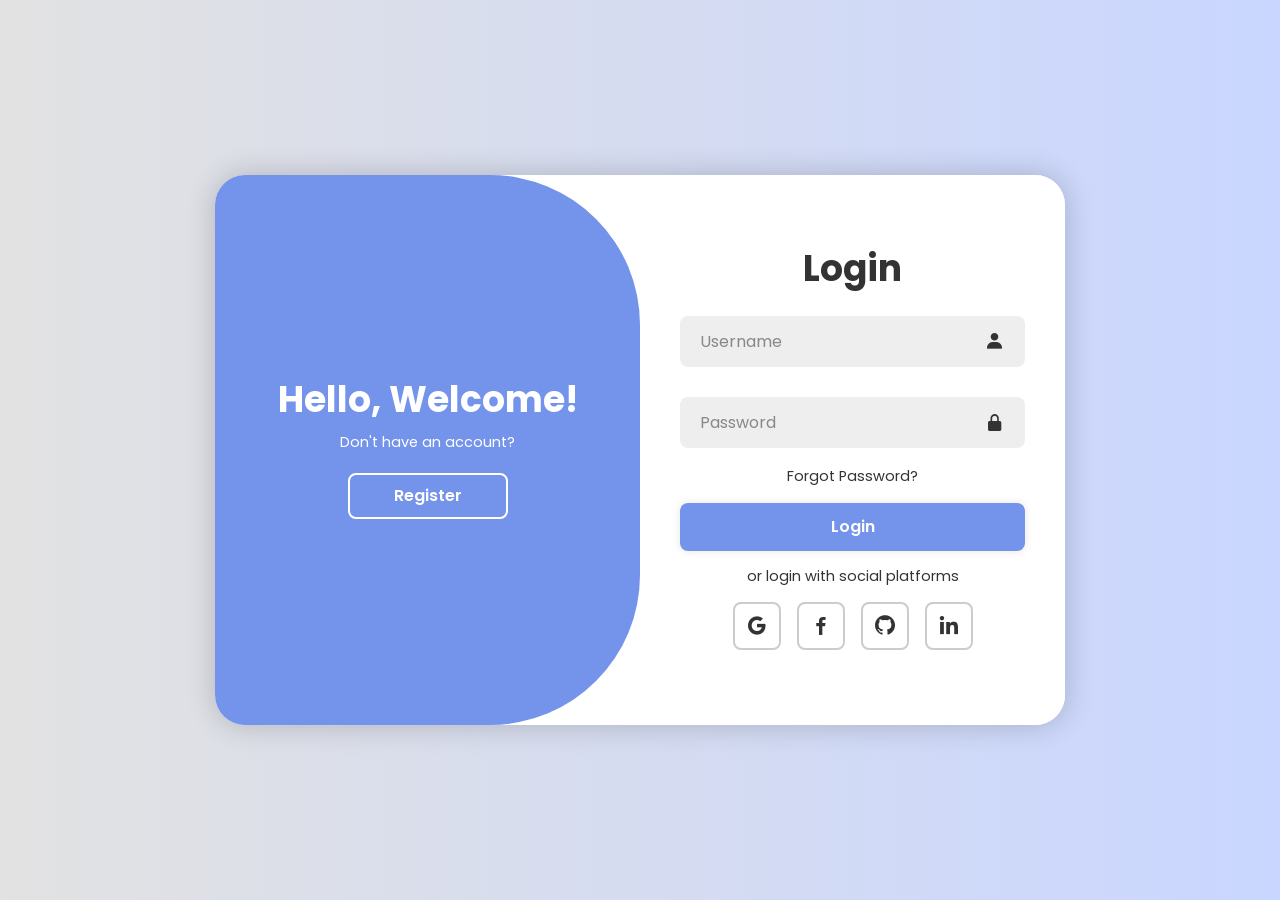
==== frontend/SignUp_LogIn_Form.html @ c6815ed0 "Fix cấu trúc dự án và thêm code backend/frontend" ====
<!DOCTYPE html>
<html lang="en">
<head>
    <meta charset="UTF-8">
    <meta name="viewport" content="width=device-width, initial-scale=1.0">
    <title>Login/Signup Form</title>
    <link rel="stylesheet" href="SignUp_LogIn_Form.css">
    <link href='https://unpkg.com/boxicons@2.1.4/css/boxicons.min.css' rel='stylesheet'>
</head>
  <body>

    <!-- credits to the writter @leonam-silva-de-souza -->
      <div class="container">
          <div class="form-box login">
              <form action="#">
                  <h1>Login</h1>
                  <div class="input-box">
                      <input type="text" placeholder="Username" required>
                      <i class='bx bxs-user'></i>
                  </div>
                  <div class="input-box">
                      <input type="password" placeholder="Password" required>
                      <i class='bx bxs-lock-alt' ></i>
                  </div>
                  <div class="forgot-link">
                      <a href="forgotpassword.html">Forgot Password?</a>
                  </div>
                  <button type="submit" class="btn">Login</button>
                  <p>or login with social platforms</p>
                  <div class="social-icons">
                        <a href="#" class="social-btn"><i class='bx bxl-google'></i></a>
                        <a href="#" class="social-btn"><i class='bx bxl-facebook'></i></a>
                        <a href="#" class="social-btn"><i class='bx bxl-github'></i></a>
                        <a href="#" class="social-btn"><i class='bx bxl-linkedin'></i></a>
                    </div>
              </form>
          </div>

          <div class="form-box register">
              <form action="#">
                  <h1>Registration</h1>
                  <div class="input-box">
                      <input type="text" placeholder="Username" required>
                      <i class='bx bxs-user'></i>
                  </div>
                  <div class="input-box">
                      <input type="email" placeholder="Email" required>
                      <i class='bx bxs-envelope' ></i>
                  </div>
                  <div class="input-box">
                      <input type="password" placeholder="Password" required>
                      <i class='bx bxs-lock-alt' ></i>
                  </div>
                  <button type="submit" class="btn">Register</button>
                  <p>or register with social platforms</p>
                  <div class="social-icons">
                      <a href="#"><i class='bx bxl-google' ></i></a>
                      <a href="#"><i class='bx bxl-facebook' ></i></a>
                      <a href="#"><i class='bx bxl-github' ></i></a>
                      <a href="#"><i class='bx bxl-linkedin' ></i></a>
                  </div>
              </form>
          </div>

          <div class="toggle-box">
              <div class="toggle-panel toggle-left">
                  <h1>Hello, Welcome!</h1>
                  <p>Don't have an account?</p>
                  <button class="btn register-btn">Register</button>
              </div>

              <div class="toggle-panel toggle-right">
                  <h1>Welcome Back!</h1>
                  <p>Already have an account?</p>
                  <button class="btn login-btn">Login</button>
              </div>
          </div>
      </div>
    <div id="toast"
        style="display:none; position:fixed; top:20px; right:20px; padding:12px 20px;
                background:#4CAF50; color:white; border-radius:8px;
                box-shadow:0 4px 8px rgba(0,0,0,0.2); z-index:9999;">
    </div>
      <script src="SignUp_LogIn_Form.js"></script>
    <script>
    const API_URL = "http://127.0.0.1:3000";// Flask chạy port 3000

    window.addEventListener("DOMContentLoaded", () => {
    const registerForm = document.querySelector(".register form");

    registerForm.addEventListener("submit", async (e) => {
        e.preventDefault();

        const username = registerForm.querySelector('input[placeholder="Username"]').value.trim();
        const email = registerForm.querySelector('input[placeholder="Email"]').value.trim();
        const password = registerForm.querySelector('input[placeholder="Password"]').value.trim();

        try {
        const res = await fetch(`${API_URL}/register`, {
            credentials: "include",//
            method: "POST",
            headers: { "Content-Type": "application/json" },
            body: JSON.stringify({ username, email, password }),
        });

        const data = await res.json();
        if (res.ok) {
            // alert(data.message);
            showToast(data.message);
            registerForm.reset();
            
        } else {
            // alert((data.message || "Đăng ký thất bại!"));
             showToast(data.message || "Đăng ký thất bại!", true);
        }
        } catch (err) {
        console.error(err);
        // alert("Không thể kết nối đến server!");
        showToast("Không thể kết nối đến server!", true);
        }
    });
    });
        // Xử lý ĐĂNG NHẬP
    document.querySelector('.login form').addEventListener('submit', async (e) => {
    e.preventDefault();
    const username = document.querySelector('.login input[placeholder="Username"]').value;
    const password = document.querySelector('.login input[placeholder="Password"]').value;

    const res = await fetch(`${API_URL}/login`, {
        credentials: "include",//
        method: 'POST',
        credentials: "include", //them
        headers: { 'Content-Type': 'application/json' },
        body: JSON.stringify({ username, password })
    });

    const data = await res.json();
    if (res.ok) {
        // alert(data.message);
         showToast(data.message);
         localStorage.setItem("loggedInUser", username);
           setTimeout(() => {
        window.location.href = "/web/index.html"; //cho chuyen cham lai
    }, 1500);
    } else {
        // alert((data.message || 'Sai tên đăng nhập hoặc mật khẩu!'));
        showToast(data.message || 'Sai tên đăng nhập hoặc mật khẩu!', true);
    }
    });
    // 🔒 Chặn click vào icon mạng xã hội (chưa hỗ trợ)
    document.querySelectorAll(".social-btn").forEach(btn => {
        btn.addEventListener("click", (e) => {
            e.preventDefault();
            showToast("Tính năng này chưa được hỗ trợ!", true);
        });
    });

</script>

  </body>
</html>
---- frontend/SignUp_LogIn_Form.css ----
@import url('https://fonts.googleapis.com/css2?family=Poppins:ital,wght@0,100;0,200;0,300;0,400;0,500;0,600;0,700;0,800;0,900;1,100;1,200;1,300;1,400;1,500;1,600;1,700;1,800;1,900&display=swap');

*{
    margin: 0;
    padding: 0;
    box-sizing: border-box;
    font-family: "Poppins", sans-serif;
    text-decoration: none;
    list-style: none;
}

body{
    display: flex;
    justify-content: center;
    align-items: center;
    min-height: 100vh;
    background: linear-gradient(90deg, #e2e2e2, #c9d6ff);
}

.container{
    position: relative;
    width: 850px;
    height: 550px;
    background: #fff;
    margin: 20px;
    border-radius: 30px;
    box-shadow: 0 0 30px rgba(0, 0, 0, .2);
    overflow: hidden;
}

    .container h1{
        font-size: 36px;
        margin: -10px 0;
    }

    .container p{
        font-size: 14.5px;
        margin: 15px 0;
    }

form{ width: 100%; }

.form-box{
    position: absolute;
    right: 0;
    width: 50%;
    height: 100%;
    background: #fff;
    display: flex;
    align-items: center;
    color: #333;
    text-align: center;
    padding: 40px;
    z-index: 1;
    transition: .6s ease-in-out 1.2s, visibility 0s 1s;
}

    .container.active .form-box{ right: 50%; }

    .form-box.register{ visibility: hidden; }
        .container.active .form-box.register{ visibility: visible; }

.input-box{
    position: relative;
    margin: 30px 0;
}

    .input-box input{
        width: 100%;
        padding: 13px 50px 13px 20px;
        background: #eee;
        border-radius: 8px;
        border: none;
        outline: none;
        font-size: 16px;
        color: #333;
        font-weight: 500;
    }

        .input-box input::placeholder{
            color: #888;
            font-weight: 400;
        }
    
    .input-box i{
        position: absolute;
        right: 20px;
        top: 50%;
        transform: translateY(-50%);
        font-size: 20px;
    }

.forgot-link{ margin: -15px 0 15px; }
    .forgot-link a{
        font-size: 14.5px;
        color: #333;
    }

.btn{
    width: 100%;
    height: 48px;
    background: #7494ec;
    border-radius: 8px;
    box-shadow: 0 0 10px rgba(0, 0, 0, .1);
    border: none;
    cursor: pointer;
    font-size: 16px;
    color: #fff;
    font-weight: 600;
}

.social-icons{
    display: flex;
    justify-content: center;
}

    .social-icons a{
        display: inline-flex;
        padding: 10px;
        border: 2px solid #ccc;
        border-radius: 8px;
        font-size: 24px;
        color: #333;
        margin: 0 8px;
    }

.toggle-box{
    position: absolute;
    width: 100%;
    height: 100%;
}

    .toggle-box::before{
        content: '';
        position: absolute;
        left: -250%;
        width: 300%;
        height: 100%;
        background: #7494ec;
        /* border: 2px solid red; */
        border-radius: 150px;
        z-index: 2;
        transition: 1.8s ease-in-out;
    }

        .container.active .toggle-box::before{ left: 50%; }

.toggle-panel{
    position: absolute;
    width: 50%;
    height: 100%;
    /* background: seagreen; */
    color: #fff;
    display: flex;
    flex-direction: column;
    justify-content: center;
    align-items: center;
    z-index: 2;
    transition: .6s ease-in-out;
}

    .toggle-panel.toggle-left{ 
        left: 0;
        transition-delay: 1.2s; 
    }
        .container.active .toggle-panel.toggle-left{
            left: -50%;
            transition-delay: .6s;
        }

    .toggle-panel.toggle-right{ 
        right: -50%;
        transition-delay: .6s;
    }
        .container.active .toggle-panel.toggle-right{
            right: 0;
            transition-delay: 1.2s;
        }

    .toggle-panel p{ margin-bottom: 20px; }

    .toggle-panel .btn{
        width: 160px;
        height: 46px;
        background: transparent;
        border: 2px solid #fff;
        box-shadow: none;
    }

@media screen and (max-width: 650px){
    .container{ height: calc(100vh - 40px); }

    .form-box{
        bottom: 0;
        width: 100%;
        height: 70%;
    }

        .container.active .form-box{
            right: 0;
            bottom: 30%;
        }

    .toggle-box::before{
        left: 0;
        top: -270%;
        width: 100%;
        height: 300%;
        border-radius: 20vw;
    }

        .container.active .toggle-box::before{
            left: 0;
            top: 70%;
        }

        .container.active .toggle-panel.toggle-left{
            left: 0;
            top: -30%;
        }

    .toggle-panel{ 
        width: 100%;
        height: 30%;
    }
        .toggle-panel.toggle-left{ top: 0; }
        .toggle-panel.toggle-right{
            right: 0;
            bottom: -30%;
        }

            .container.active .toggle-panel.toggle-right{ bottom: 0; }
}

@media screen and (max-width: 400px){
    .form-box { padding: 20px; }

    .toggle-panel h1{font-size: 30px; }
}
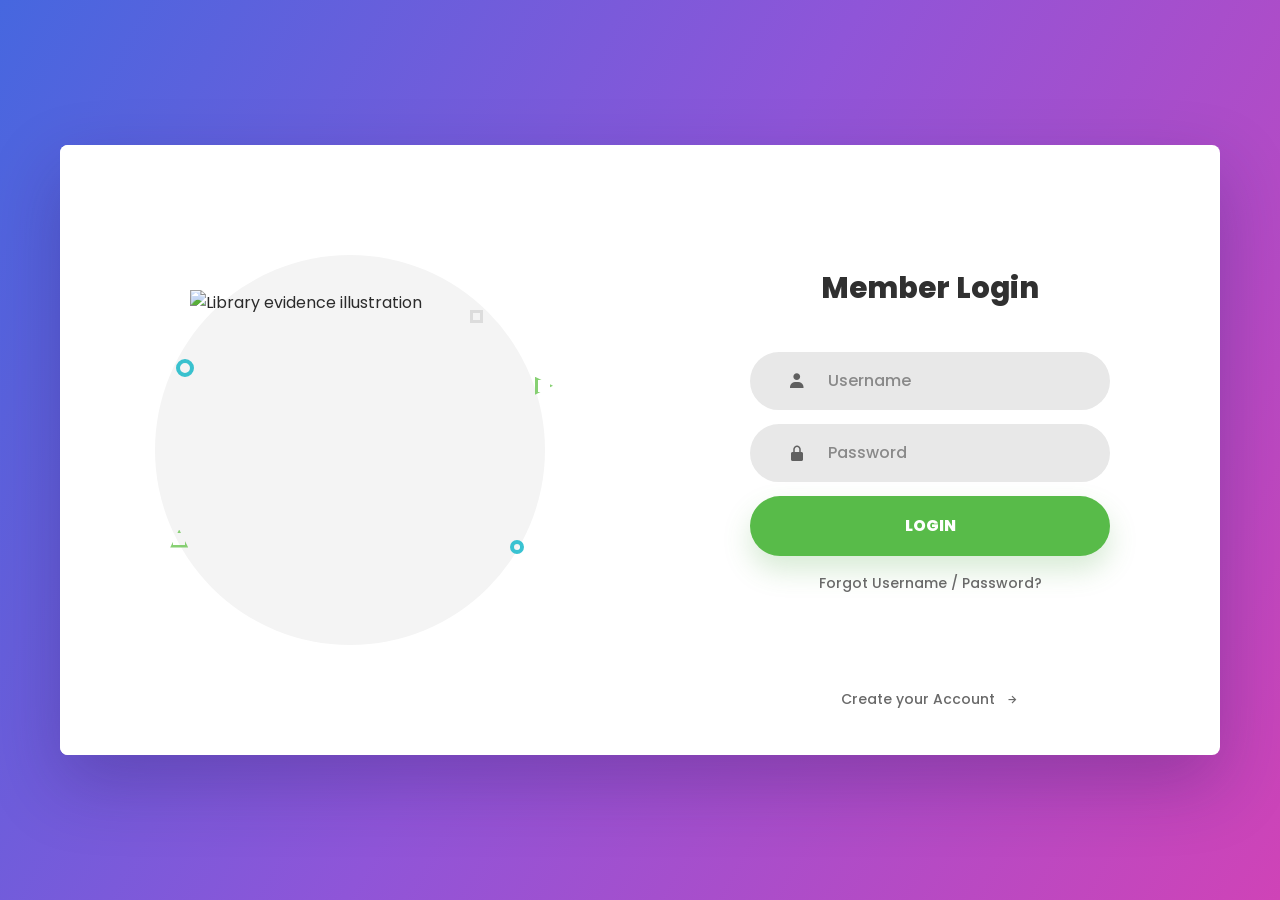
==== commit 05f5474f: "sua lai giao dien login" ====
--- a/frontend/SignUp_LogIn_Form.html
+++ b/frontend/SignUp_LogIn_Form.html
@@ -7,155 +7,158 @@
     <link rel="stylesheet" href="SignUp_LogIn_Form.css">
     <link href='https://unpkg.com/boxicons@2.1.4/css/boxicons.min.css' rel='stylesheet'>
 </head>
-  <body>
+<body>
+    <main class="container">
+        <section class="visual-panel" aria-label="Library visual">
+            <span class="shape shape-circle"></span>
+            <span class="shape shape-triangle"></span>
+            <span class="shape shape-triangle-bottom"></span>
+            <span class="shape shape-square"></span>
+            <span class="shape shape-dot"></span>
+            <div class="visual-card">
+                <img src="./web/hinhanh/ACQ_BEST_EVIDENCE_IMAGE.jpg" alt="Library evidence illustration">
+            </div>
+        </section>
 
-    <!-- credits to the writter @leonam-silva-de-souza -->
-      <div class="container">
-          <div class="form-box login">
-              <form action="#">
-                  <h1>Login</h1>
-                  <div class="input-box">
-                      <input type="text" placeholder="Username" required>
-                      <i class='bx bxs-user'></i>
-                  </div>
-                  <div class="input-box">
-                      <input type="password" placeholder="Password" required>
-                      <i class='bx bxs-lock-alt' ></i>
-                  </div>
-                  <div class="forgot-link">
-                      <a href="forgotpassword.html">Forgot Password?</a>
-                  </div>
-                  <button type="submit" class="btn">Login</button>
-                  <p>or login with social platforms</p>
-                  <div class="social-icons">
+        <section class="forms-panel">
+            <div class="form-box login">
+                <form action="#">
+                    <h1>Member Login</h1>
+                    <div class="input-box">
+                        <input type="text" placeholder="Username" required>
+                        <i class='bx bxs-user'></i>
+                    </div>
+                    <div class="input-box">
+                        <input type="password" placeholder="Password" required>
+                        <i class='bx bxs-lock-alt'></i>
+                    </div>
+                    <button type="submit" class="btn">LOGIN</button>
+                    <div class="forgot-link">
+                        <a href="forgotpassword.html">Forgot Username / Password?</a>
+                    </div>
+                    <p class="social-text">or login with social platforms</p>
+                    <div class="social-icons">
                         <a href="#" class="social-btn"><i class='bx bxl-google'></i></a>
                         <a href="#" class="social-btn"><i class='bx bxl-facebook'></i></a>
                         <a href="#" class="social-btn"><i class='bx bxl-github'></i></a>
                         <a href="#" class="social-btn"><i class='bx bxl-linkedin'></i></a>
                     </div>
-              </form>
-          </div>
+                </form>
+            </div>
 
-          <div class="form-box register">
-              <form action="#">
-                  <h1>Registration</h1>
-                  <div class="input-box">
-                      <input type="text" placeholder="Username" required>
-                      <i class='bx bxs-user'></i>
-                  </div>
-                  <div class="input-box">
-                      <input type="email" placeholder="Email" required>
-                      <i class='bx bxs-envelope' ></i>
-                  </div>
-                  <div class="input-box">
-                      <input type="password" placeholder="Password" required>
-                      <i class='bx bxs-lock-alt' ></i>
-                  </div>
-                  <button type="submit" class="btn">Register</button>
-                  <p>or register with social platforms</p>
-                  <div class="social-icons">
-                      <a href="#"><i class='bx bxl-google' ></i></a>
-                      <a href="#"><i class='bx bxl-facebook' ></i></a>
-                      <a href="#"><i class='bx bxl-github' ></i></a>
-                      <a href="#"><i class='bx bxl-linkedin' ></i></a>
-                  </div>
-              </form>
-          </div>
+            <div class="form-box register">
+                <form action="#">
+                    <h1>Create Account</h1>
+                    <div class="input-box">
+                        <input type="text" placeholder="Username" required>
+                        <i class='bx bxs-user'></i>
+                    </div>
+                    <div class="input-box">
+                        <input type="email" placeholder="Email" required>
+                        <i class='bx bxs-envelope'></i>
+                    </div>
+                    <div class="input-box">
+                        <input type="password" placeholder="Password" required>
+                        <i class='bx bxs-lock-alt'></i>
+                    </div>
+                    <button type="submit" class="btn">REGISTER</button>
+                    <p class="social-text">or register with social platforms</p>
+                    <div class="social-icons">
+                        <a href="#" class="social-btn"><i class='bx bxl-google'></i></a>
+                        <a href="#" class="social-btn"><i class='bx bxl-facebook'></i></a>
+                        <a href="#" class="social-btn"><i class='bx bxl-github'></i></a>
+                        <a href="#" class="social-btn"><i class='bx bxl-linkedin'></i></a>
+                    </div>
+                </form>
+            </div>
 
-          <div class="toggle-box">
-              <div class="toggle-panel toggle-left">
-                  <h1>Hello, Welcome!</h1>
-                  <p>Don't have an account?</p>
-                  <button class="btn register-btn">Register</button>
-              </div>
+            <div class="form-footer">
+                <button class="switch-link register-btn" type="button">
+                    Create your Account
+                    <i class='bx bx-right-arrow-alt'></i>
+                </button>
+                <button class="switch-link login-btn" type="button">
+                    <i class='bx bx-left-arrow-alt'></i>
+                    Back to Login
+                </button>
+            </div>
+        </section>
+    </main>
 
-              <div class="toggle-panel toggle-right">
-                  <h1>Welcome Back!</h1>
-                  <p>Already have an account?</p>
-                  <button class="btn login-btn">Login</button>
-              </div>
-          </div>
-      </div>
     <div id="toast"
         style="display:none; position:fixed; top:20px; right:20px; padding:12px 20px;
                 background:#4CAF50; color:white; border-radius:8px;
                 box-shadow:0 4px 8px rgba(0,0,0,0.2); z-index:9999;">
     </div>
-      <script src="SignUp_LogIn_Form.js"></script>
+
+    <script src="SignUp_LogIn_Form.js"></script>
     <script>
-    const API_URL = "http://127.0.0.1:3000";// Flask chạy port 3000
+    const API_URL = "http://127.0.0.1:3000";
 
     window.addEventListener("DOMContentLoaded", () => {
-    const registerForm = document.querySelector(".register form");
+        const registerForm = document.querySelector(".register form");
 
-    registerForm.addEventListener("submit", async (e) => {
+        registerForm.addEventListener("submit", async (e) => {
+            e.preventDefault();
+
+            const username = registerForm.querySelector('input[placeholder="Username"]').value.trim();
+            const email = registerForm.querySelector('input[placeholder="Email"]').value.trim();
+            const password = registerForm.querySelector('input[placeholder="Password"]').value.trim();
+
+            try {
+                const res = await fetch(`${API_URL}/register`, {
+                    credentials: "include",
+                    method: "POST",
+                    headers: { "Content-Type": "application/json" },
+                    body: JSON.stringify({ username, email, password }),
+                });
+
+                const data = await res.json();
+                if (res.ok) {
+                    showToast(data.message);
+                    registerForm.reset();
+                } else {
+                    showToast(data.message || "Dang ky that bai!", true);
+                }
+            } catch (err) {
+                console.error(err);
+                showToast("Khong the ket noi den server!", true);
+            }
+        });
+    });
+
+    document.querySelector('.login form').addEventListener('submit', async (e) => {
         e.preventDefault();
+        const username = document.querySelector('.login input[placeholder="Username"]').value;
+        const password = document.querySelector('.login input[placeholder="Password"]').value;
 
-        const username = registerForm.querySelector('input[placeholder="Username"]').value.trim();
-        const email = registerForm.querySelector('input[placeholder="Email"]').value.trim();
-        const password = registerForm.querySelector('input[placeholder="Password"]').value.trim();
-
-        try {
-        const res = await fetch(`${API_URL}/register`, {
-            credentials: "include",//
-            method: "POST",
-            headers: { "Content-Type": "application/json" },
-            body: JSON.stringify({ username, email, password }),
+        const res = await fetch(`${API_URL}/login`, {
+            credentials: "include",
+            method: 'POST',
+            headers: { 'Content-Type': 'application/json' },
+            body: JSON.stringify({ username, password })
         });
 
         const data = await res.json();
         if (res.ok) {
-            // alert(data.message);
             showToast(data.message);
-            registerForm.reset();
-            
+            localStorage.setItem("loggedInUser", username);
+            setTimeout(() => {
+                window.location.href = data.role === "super_admin" || data.role === "admin" || data.role === "librarian"
+                    ? "/web/admin.html"
+                    : "/web/index.html";
+            }, 1500);
         } else {
-            // alert((data.message || "Đăng ký thất bại!"));
-             showToast(data.message || "Đăng ký thất bại!", true);
-        }
-        } catch (err) {
-        console.error(err);
-        // alert("Không thể kết nối đến server!");
-        showToast("Không thể kết nối đến server!", true);
+            showToast(data.message || 'Sai ten dang nhap hoac mat khau!', true);
         }
     });
-    });
-        // Xử lý ĐĂNG NHẬP
-    document.querySelector('.login form').addEventListener('submit', async (e) => {
-    e.preventDefault();
-    const username = document.querySelector('.login input[placeholder="Username"]').value;
-    const password = document.querySelector('.login input[placeholder="Password"]').value;
 
-    const res = await fetch(`${API_URL}/login`, {
-        credentials: "include",//
-        method: 'POST',
-        credentials: "include", //them
-        headers: { 'Content-Type': 'application/json' },
-        body: JSON.stringify({ username, password })
-    });
-
-    const data = await res.json();
-    if (res.ok) {
-        // alert(data.message);
-         showToast(data.message);
-         localStorage.setItem("loggedInUser", username);
-           setTimeout(() => {
-        window.location.href = "/web/index.html"; //cho chuyen cham lai
-    }, 1500);
-    } else {
-        // alert((data.message || 'Sai tên đăng nhập hoặc mật khẩu!'));
-        showToast(data.message || 'Sai tên đăng nhập hoặc mật khẩu!', true);
-    }
-    });
-    // 🔒 Chặn click vào icon mạng xã hội (chưa hỗ trợ)
     document.querySelectorAll(".social-btn").forEach(btn => {
         btn.addEventListener("click", (e) => {
             e.preventDefault();
-            showToast("Tính năng này chưa được hỗ trợ!", true);
+            showToast("Tinh nang nay chua duoc ho tro!", true);
         });
     });
-
-</script>
-
-  </body>
-</html>+    </script>
+</body>
+</html>
--- a/frontend/SignUp_LogIn_Form.css
+++ b/frontend/SignUp_LogIn_Form.css
@@ -1,6 +1,6 @@
-@import url('https://fonts.googleapis.com/css2?family=Poppins:ital,wght@0,100;0,200;0,300;0,400;0,500;0,600;0,700;0,800;0,900;1,100;1,200;1,300;1,400;1,500;1,600;1,700;1,800;1,900&display=swap');
-
-*{
+@import url('https://fonts.googleapis.com/css2?family=Poppins:wght@400;500;600;700;800&display=swap');
+
+* {
     margin: 0;
     padding: 0;
     box-sizing: border-box;
@@ -9,231 +9,317 @@
     list-style: none;
 }
 
-body{
-    display: flex;
-    justify-content: center;
-    align-items: center;
+body {
     min-height: 100vh;
-    background: linear-gradient(90deg, #e2e2e2, #c9d6ff);
-}
-
-.container{
-    position: relative;
-    width: 850px;
-    height: 550px;
-    background: #fff;
-    margin: 20px;
-    border-radius: 30px;
-    box-shadow: 0 0 30px rgba(0, 0, 0, .2);
-    overflow: hidden;
-}
-
-    .container h1{
-        font-size: 36px;
-        margin: -10px 0;
-    }
-
-    .container p{
-        font-size: 14.5px;
-        margin: 15px 0;
-    }
-
-form{ width: 100%; }
-
-.form-box{
-    position: absolute;
-    right: 0;
-    width: 50%;
-    height: 100%;
-    background: #fff;
     display: flex;
     align-items: center;
+    justify-content: center;
+    padding: 32px;
+    background: linear-gradient(120deg, #4667df 0%, #8f55d8 48%, #cf43b7 100%);
+    color: #2b2b2b;
+}
+
+.container {
+    position: relative;
+    width: min(1160px, 100%);
+    min-height: 610px;
+    display: grid;
+    grid-template-columns: 1fr 1fr;
+    overflow: hidden;
+    border-radius: 8px;
+    background: #fff;
+    box-shadow: 0 28px 70px rgba(36, 22, 89, .28);
+}
+
+.visual-panel {
+    position: relative;
+    display: flex;
+    align-items: center;
+    justify-content: center;
+    padding: 64px 54px;
+    background: #fff;
+}
+
+.visual-card {
+    width: min(390px, 100%);
+    aspect-ratio: 1;
+    display: grid;
+    place-items: center;
+    border-radius: 50%;
+    background: #f4f4f4;
+}
+
+.visual-card img {
+    width: 82%;
+    height: 82%;
+    object-fit: contain;
+    display: block;
+}
+
+.shape {
+    position: absolute;
+    width: 18px;
+    height: 18px;
+    opacity: .85;
+}
+
+.shape-circle {
+    left: 20%;
+    top: 35%;
+    border: 4px solid #17b7c7;
+    border-radius: 50%;
+}
+
+.shape-triangle {
+    right: 15%;
+    top: 38%;
+    clip-path: polygon(0 0, 100% 50%, 0 100%);
+    border: 3px solid #73c85b;
+    background: transparent;
+}
+
+.shape-triangle-bottom {
+    left: 19%;
+    bottom: 34%;
+    clip-path: polygon(50% 0, 100% 100%, 0 100%);
+    border: 3px solid #73c85b;
+    background: transparent;
+}
+
+.shape-square {
+    right: 27%;
+    top: 27%;
+    width: 13px;
+    height: 13px;
+    border: 3px solid #d9d9d9;
+}
+
+.shape-dot {
+    right: 20%;
+    bottom: 33%;
+    width: 14px;
+    height: 14px;
+    border: 4px solid #18b8ca;
+    border-radius: 50%;
+}
+
+.forms-panel {
+    position: relative;
+    min-height: 610px;
+    display: flex;
+    align-items: center;
+    justify-content: center;
+    padding: 62px 72px 48px;
+}
+
+.form-box {
+    position: absolute;
+    left: 50%;
+    top: 50%;
+    width: min(360px, calc(100% - 96px));
+    text-align: center;
+    color: #303030;
+    opacity: 0;
+    visibility: hidden;
+    transform: translate(-50%, -50%) translateX(20px);
+    transition: opacity .35s ease, transform .35s ease, visibility .35s ease;
+}
+
+.form-box.login {
+    opacity: 1;
+    visibility: visible;
+    transform: translate(-50%, -50%);
+}
+
+.container.active .form-box.login {
+    opacity: 0;
+    visibility: hidden;
+    transform: translate(-50%, -50%) translateX(-20px);
+}
+
+.container.active .form-box.register {
+    opacity: 1;
+    visibility: visible;
+    transform: translate(-50%, -50%);
+}
+
+.form-box h1 {
+    margin-bottom: 46px;
+    font-size: 29px;
+    line-height: 1.2;
+    font-weight: 800;
+}
+
+.input-box {
+    position: relative;
+    margin-bottom: 14px;
+}
+
+.input-box input {
+    width: 100%;
+    height: 58px;
+    padding: 0 22px 0 78px;
+    border: 0;
+    border-radius: 999px;
+    outline: none;
+    background: #e8e8e8;
     color: #333;
-    text-align: center;
-    padding: 40px;
-    z-index: 1;
-    transition: .6s ease-in-out 1.2s, visibility 0s 1s;
-}
-
-    .container.active .form-box{ right: 50%; }
-
-    .form-box.register{ visibility: hidden; }
-        .container.active .form-box.register{ visibility: visible; }
-
-.input-box{
-    position: relative;
-    margin: 30px 0;
-}
-
-    .input-box input{
-        width: 100%;
-        padding: 13px 50px 13px 20px;
-        background: #eee;
+    font-size: 16px;
+    font-weight: 500;
+}
+
+.input-box input::placeholder {
+    color: #898989;
+    font-weight: 500;
+}
+
+.input-box i {
+    position: absolute;
+    left: 38px;
+    top: 50%;
+    transform: translateY(-50%);
+    color: #606060;
+    font-size: 18px;
+}
+
+.forgot-link {
+    margin: 14px 0 34px;
+}
+
+.forgot-link a,
+.switch-link {
+    border: 0;
+    background: transparent;
+    color: #696969;
+    font-size: 14px;
+    font-weight: 500;
+    cursor: pointer;
+}
+
+.btn {
+    width: 100%;
+    height: 60px;
+    border: 0;
+    border-radius: 999px;
+    background: #58bb49;
+    color: #fff;
+    font-size: 16px;
+    font-weight: 800;
+    letter-spacing: 0;
+    cursor: pointer;
+    box-shadow: 0 14px 28px rgba(72, 166, 62, .22);
+    transition: transform .2s ease, background .2s ease, box-shadow .2s ease;
+}
+
+.btn:hover {
+    background: #4fac41;
+    transform: translateY(-1px);
+    box-shadow: 0 18px 32px rgba(72, 166, 62, .28);
+}
+
+.social-text,
+.social-icons {
+    display: none;
+}
+
+.form-footer {
+    position: absolute;
+    left: 50%;
+    bottom: 44px;
+    transform: translateX(-50%);
+    width: max-content;
+}
+
+.switch-link {
+    display: inline-flex;
+    align-items: center;
+    gap: 10px;
+}
+
+.login-btn,
+.container.active .register-btn {
+    display: none;
+}
+
+.container.active .login-btn {
+    display: inline-flex;
+}
+
+#toast {
+    min-width: 250px;
+    max-width: min(420px, calc(100vw - 32px));
+    font-weight: 600;
+}
+
+@media screen and (max-width: 820px) {
+    body {
+        padding: 18px;
+        align-items: flex-start;
+    }
+
+    .container {
+        min-height: auto;
+        grid-template-columns: 1fr;
+    }
+
+    .visual-panel {
+        min-height: 300px;
+        padding: 34px 28px 12px;
+    }
+
+    .visual-card {
+        width: min(270px, 72vw);
+    }
+
+    .forms-panel {
+        min-height: 470px;
+        padding: 28px 28px 86px;
+    }
+
+    .form-box {
+        width: min(360px, calc(100% - 44px));
+    }
+
+    .form-box h1 {
+        margin-bottom: 30px;
+        font-size: 26px;
+    }
+
+    .form-footer {
+        bottom: 30px;
+    }
+}
+
+@media screen and (max-width: 430px) {
+    body {
+        padding: 12px;
+    }
+
+    .container {
         border-radius: 8px;
-        border: none;
-        outline: none;
-        font-size: 16px;
-        color: #333;
-        font-weight: 500;
-    }
-
-        .input-box input::placeholder{
-            color: #888;
-            font-weight: 400;
-        }
-    
-    .input-box i{
-        position: absolute;
-        right: 20px;
-        top: 50%;
-        transform: translateY(-50%);
-        font-size: 20px;
-    }
-
-.forgot-link{ margin: -15px 0 15px; }
-    .forgot-link a{
-        font-size: 14.5px;
-        color: #333;
-    }
-
-.btn{
-    width: 100%;
-    height: 48px;
-    background: #7494ec;
-    border-radius: 8px;
-    box-shadow: 0 0 10px rgba(0, 0, 0, .1);
-    border: none;
-    cursor: pointer;
-    font-size: 16px;
-    color: #fff;
-    font-weight: 600;
-}
-
-.social-icons{
-    display: flex;
-    justify-content: center;
-}
-
-    .social-icons a{
-        display: inline-flex;
-        padding: 10px;
-        border: 2px solid #ccc;
-        border-radius: 8px;
-        font-size: 24px;
-        color: #333;
-        margin: 0 8px;
-    }
-
-.toggle-box{
-    position: absolute;
-    width: 100%;
-    height: 100%;
-}
-
-    .toggle-box::before{
-        content: '';
-        position: absolute;
-        left: -250%;
-        width: 300%;
-        height: 100%;
-        background: #7494ec;
-        /* border: 2px solid red; */
-        border-radius: 150px;
-        z-index: 2;
-        transition: 1.8s ease-in-out;
-    }
-
-        .container.active .toggle-box::before{ left: 50%; }
-
-.toggle-panel{
-    position: absolute;
-    width: 50%;
-    height: 100%;
-    /* background: seagreen; */
-    color: #fff;
-    display: flex;
-    flex-direction: column;
-    justify-content: center;
-    align-items: center;
-    z-index: 2;
-    transition: .6s ease-in-out;
-}
-
-    .toggle-panel.toggle-left{ 
-        left: 0;
-        transition-delay: 1.2s; 
-    }
-        .container.active .toggle-panel.toggle-left{
-            left: -50%;
-            transition-delay: .6s;
-        }
-
-    .toggle-panel.toggle-right{ 
-        right: -50%;
-        transition-delay: .6s;
-    }
-        .container.active .toggle-panel.toggle-right{
-            right: 0;
-            transition-delay: 1.2s;
-        }
-
-    .toggle-panel p{ margin-bottom: 20px; }
-
-    .toggle-panel .btn{
-        width: 160px;
-        height: 46px;
-        background: transparent;
-        border: 2px solid #fff;
-        box-shadow: none;
-    }
-
-@media screen and (max-width: 650px){
-    .container{ height: calc(100vh - 40px); }
-
-    .form-box{
-        bottom: 0;
-        width: 100%;
-        height: 70%;
-    }
-
-        .container.active .form-box{
-            right: 0;
-            bottom: 30%;
-        }
-
-    .toggle-box::before{
-        left: 0;
-        top: -270%;
-        width: 100%;
-        height: 300%;
-        border-radius: 20vw;
-    }
-
-        .container.active .toggle-box::before{
-            left: 0;
-            top: 70%;
-        }
-
-        .container.active .toggle-panel.toggle-left{
-            left: 0;
-            top: -30%;
-        }
-
-    .toggle-panel{ 
-        width: 100%;
-        height: 30%;
-    }
-        .toggle-panel.toggle-left{ top: 0; }
-        .toggle-panel.toggle-right{
-            right: 0;
-            bottom: -30%;
-        }
-
-            .container.active .toggle-panel.toggle-right{ bottom: 0; }
-}
-
-@media screen and (max-width: 400px){
-    .form-box { padding: 20px; }
-
-    .toggle-panel h1{font-size: 30px; }
-}
+    }
+
+    .visual-panel {
+        min-height: 230px;
+    }
+
+    .forms-panel {
+        min-height: 440px;
+        padding-left: 18px;
+        padding-right: 18px;
+    }
+
+    .form-box {
+        width: calc(100% - 32px);
+    }
+
+    .input-box input {
+        height: 54px;
+        padding-left: 62px;
+        font-size: 15px;
+    }
+
+    .input-box i {
+        left: 28px;
+    }
+}
